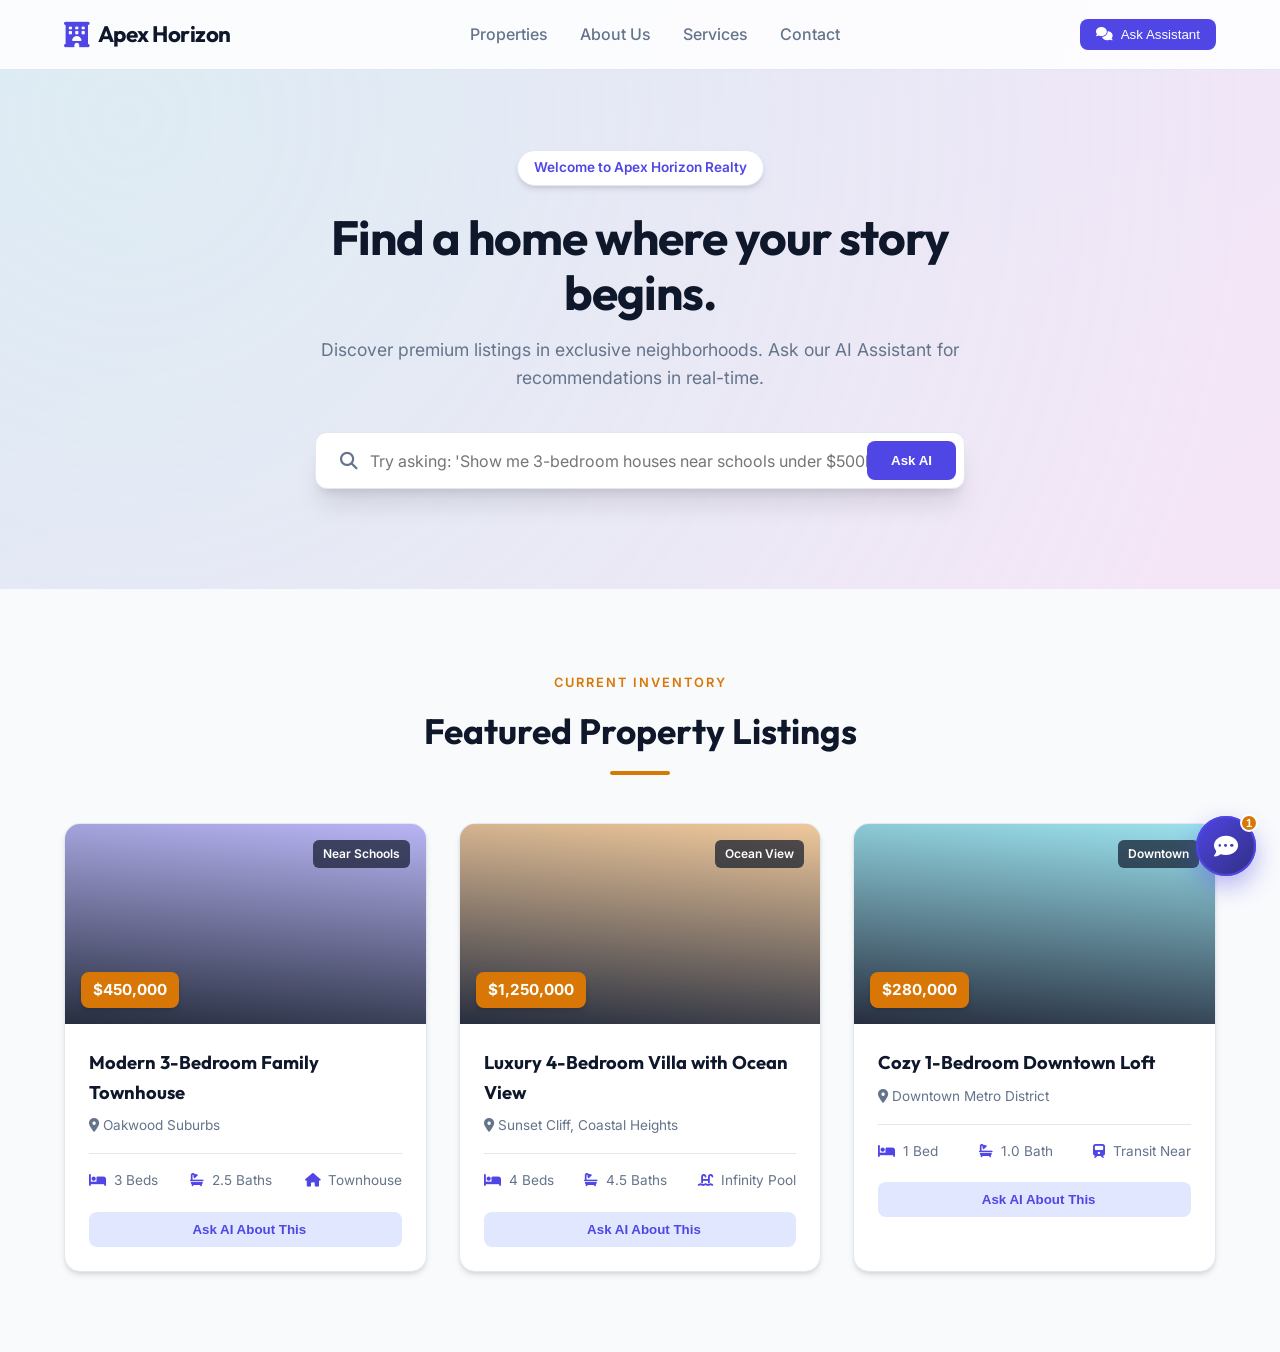
==== frontend/index.html @ 665d8b2d "Implement full-stack RAG real-estate chatbot using FastAPI, ChromaDB, and Gemini API" ====
<!DOCTYPE html>
<html lang="en">
<head>
    <meta charset="UTF-8">
    <meta name="viewport" content="width=device-width, initial-scale=1.0">
    <title>Apex Horizon Realty | Luxury & Modern Properties</title>
    <!-- Google Fonts for premium typography -->
    <link rel="preconnect" href="https://fonts.googleapis.com">
    <link rel="preconnect" href="https://fonts.gstatic.com" crossorigin>
    <link href="https://fonts.googleapis.com/css2?family=Inter:wght@300;400;500;600;700&family=Outfit:wght@400;500;600;700;800&display=swap" rel="stylesheet">
    <!-- FontAwesome for icons -->
    <link rel="stylesheet" href="https://cdnjs.cloudflare.com/ajax/libs/font-awesome/6.4.0/css/all.min.css">
    <!-- Custom Stylesheet -->
    <link rel="stylesheet" href="widget.css">
</head>
<body>

    <!-- 1. Header & Navigation -->
    <header class="navbar">
        <div class="nav-container">
            <a href="#" class="nav-logo">
                <i class="fa-solid fa-hotel logo-icon"></i>
                <span>Apex Horizon</span>
            </a>
            <nav class="nav-menu">
                <a href="#listings" class="nav-link">Properties</a>
                <a href="#about" class="nav-link">About Us</a>
                <a href="#services" class="nav-link">Services</a>
                <a href="#contact" class="nav-link">Contact</a>
            </nav>
            <button class="nav-cta" onclick="toggleChat(true)">
                <i class="fa-solid fa-comments"></i> Ask Assistant
            </button>
        </div>
    </header>

    <!-- 2. Hero Section -->
    <section class="hero-section">
        <div class="hero-overlay"></div>
        <div class="hero-content">
            <span class="hero-tag">Welcome to Apex Horizon Realty</span>
            <h1 class="hero-title">Find a home where your story begins.</h1>
            <p class="hero-subtitle">Discover premium listings in exclusive neighborhoods. Ask our AI Assistant for recommendations in real-time.</p>
            
            <!-- Hero Search bar - Integrated with AI Chatbot! -->
            <div class="search-bar-container">
                <div class="search-input-wrapper">
                    <i class="fa-solid fa-magnifying-glass search-icon"></i>
                    <input type="text" id="heroSearchInput" placeholder="Try asking: 'Show me 3-bedroom houses near schools under $500k'...">
                </div>
                <button class="search-btn" id="heroSearchBtn">Ask AI</button>
            </div>
        </div>
    </section>

    <!-- 3. Featured Property Listings -->
    <section class="listings-section" id="listings">
        <div class="section-header">
            <span class="section-tag">Current Inventory</span>
            <h2 class="section-title">Featured Property Listings</h2>
            <div class="accent-line"></div>
        </div>

        <div class="listings-grid">
            <!-- Property 1 -->
            <div class="property-card">
                <div class="property-image-placeholder prop-img-townhouse">
                    <span class="badge-price">$450,000</span>
                    <span class="badge-tag">Near Schools</span>
                </div>
                <div class="property-details">
                    <h3 class="property-title">Modern 3-Bedroom Family Townhouse</h3>
                    <p class="property-location"><i class="fa-solid fa-location-dot"></i> Oakwood Suburbs</p>
                    <div class="property-features">
                        <span><i class="fa-solid fa-bed"></i> 3 Beds</span>
                        <span><i class="fa-solid fa-bath"></i> 2.5 Baths</span>
                        <span><i class="fa-solid fa-house"></i> Townhouse</span>
                    </div>
                    <button class="card-btn" onclick="askAIChat('Tell me more about the Modern 3-Bedroom Family Townhouse in Oakwood Suburbs')">
                        <i class="fa-solid fa-sparkles"></i> Ask AI About This
                    </button>
                </div>
            </div>

            <!-- Property 2 -->
            <div class="property-card">
                <div class="property-image-placeholder prop-img-villa">
                    <span class="badge-price">$1,250,000</span>
                    <span class="badge-tag">Ocean View</span>
                </div>
                <div class="property-details">
                    <h3 class="property-title">Luxury 4-Bedroom Villa with Ocean View</h3>
                    <p class="property-location"><i class="fa-solid fa-location-dot"></i> Sunset Cliff, Coastal Heights</p>
                    <div class="property-features">
                        <span><i class="fa-solid fa-bed"></i> 4 Beds</span>
                        <span><i class="fa-solid fa-bath"></i> 4.5 Baths</span>
                        <span><i class="fa-solid fa-swimming-pool"></i> Infinity Pool</span>
                    </div>
                    <button class="card-btn" onclick="askAIChat('Can you describe the Luxury 4-Bedroom Villa with Ocean View?')">
                        <i class="fa-solid fa-sparkles"></i> Ask AI About This
                    </button>
                </div>
            </div>

            <!-- Property 3 -->
            <div class="property-card">
                <div class="property-image-placeholder prop-img-loft">
                    <span class="badge-price">$280,000</span>
                    <span class="badge-tag">Downtown</span>
                </div>
                <div class="property-details">
                    <h3 class="property-title">Cozy 1-Bedroom Downtown Loft</h3>
                    <p class="property-location"><i class="fa-solid fa-location-dot"></i> Downtown Metro District</p>
                    <div class="property-features">
                        <span><i class="fa-solid fa-bed"></i> 1 Bed</span>
                        <span><i class="fa-solid fa-bath"></i> 1.0 Bath</span>
                        <span><i class="fa-solid fa-train"></i> Transit Near</span>
                    </div>
                    <button class="card-btn" onclick="askAIChat('What features does the Cozy 1-Bedroom Downtown Loft have?')">
                        <i class="fa-solid fa-sparkles"></i> Ask AI About This
                    </button>
                </div>
            </div>
        </div>
    </section>

    <!-- 4. RAG Chatbot Widget Interface -->
    <!-- Floating Chat Trigger Button -->
    <button class="chat-trigger-btn" id="chatTrigger" onclick="toggleChat()">
        <span class="pulse-ring"></span>
        <i class="fa-solid fa-comment-dots text-icon"></i>
        <i class="fa-solid fa-xmark close-icon hidden"></i>
        <span class="notification-badge">1</span>
    </button>

    <!-- Chat Drawer Panel -->
    <div class="chat-drawer" id="chatDrawer">
        <!-- Chat Header -->
        <div class="chat-header">
            <div class="chat-agent-info">
                <div class="agent-avatar">
                    <i class="fa-solid fa-robot"></i>
                    <span class="status-dot online"></span>
                </div>
                <div class="agent-text">
                    <h4>Apex Horizon Concierge</h4>
                    <p>AI RAG Search Assistant</p>
                </div>
            </div>
            <button class="chat-close-btn" onclick="toggleChat(false)">
                <i class="fa-solid fa-minus"></i>
            </button>
        </div>

        <!-- Chat Output Messages Feed -->
        <div class="chat-messages" id="chatMessages">
            <div class="msg-bubble bot">
                <div class="message-content">
                    <p>Hello! I am your AI assistant. I can search our active property database and answer questions about locations, pricing, features, or buying rules. How can I help you find your dream home today?</p>
                </div>
                <span class="msg-timestamp">Just now</span>
            </div>
        </div>

        <!-- Suggestion Chips (Predefined Queries) -->
        <div class="suggestion-chips" id="suggestionChips">
            <button class="chip" onclick="askAIChat('Show me 3-bedroom family townhouses')">🏡 3-Bed Townhouse</button>
            <button class="chip" onclick="askAIChat('Do you have properties with pools or ocean views?')">🌊 Ocean View & Pool</button>
            <button class="chip" onclick="askAIChat('Are there any listings under $300,000?')">💰 Under $300k</button>
            <button class="chip" onclick="askAIChat('I want a quiet cottage with a large backyard')">🌳 Cottage with Yard</button>
        </div>

        <!-- Chat Input Form -->
        <div class="chat-input-area">
            <form id="chatForm" onsubmit="handleChatSubmit(event)">
                <input type="text" id="chatInputField" placeholder="Type a message..." autocomplete="off">
                <button type="submit" class="chat-send-btn" id="chatSendBtn">
                    <i class="fa-solid fa-paper-plane"></i>
                </button>
            </form>
        </div>
    </div>

    <!-- Custom Javascript Widget Logic -->
    <script src="widget.js"></script>
</body>
</html>
---- frontend/widget.css ----
/* --------------------------------------------------
   🎨 GLOBAL STYLES & VARIABLE TOKENS
   -------------------------------------------------- */
:root {
    /* Color Palette */
    --primary: #4f46e5;         /* Rich Indigo */
    --primary-hover: #3730a3;
    --primary-light: #e0e7ff;
    --accent: #d97706;          /* Warm Gold/Amber */
    --accent-hover: #b45309;
    --bg-light: #f8fafc;        /* Soft Slate white */
    --text-dark: #0f172a;       /* Deep Slate */
    --text-muted: #64748b;      /* Slate Grey */
    --border-color: #e2e8f0;    /* Light grey border */
    
    /* Dark Theme / Glassmorphism Tokens for Chatbot */
    --chat-bg: rgba(15, 23, 42, 0.88); /* Semi-transparent dark slate */
    --chat-border: rgba(255, 255, 255, 0.08);
    --chat-bubble-bot: rgba(30, 41, 59, 0.9);
    --chat-bubble-user: #4f46e5;
    
    /* Layout Tokens */
    --font-sans: 'Inter', sans-serif;
    --font-heading: 'Outfit', sans-serif;
    --transition: all 0.3s cubic-bezier(0.4, 0, 0.2, 1);
    --shadow-md: 0 4px 6px -1px rgb(0 0 0 / 0.1), 0 2px 4px -2px rgb(0 0 0 / 0.1);
    --shadow-xl: 0 20px 25px -5px rgb(0 0 0 / 0.1), 0 8px 10px -6px rgb(0 0 0 / 0.1);
    --shadow-glow: 0 0 15px rgba(79, 70, 229, 0.4);
}

* {
    margin: 0;
    padding: 0;
    box-box: border-box;
    box-sizing: border-box;
}

html {
    scroll-behavior: smooth;
}

body {
    font-family: var(--font-sans);
    background-color: var(--bg-light);
    color: var(--text-dark);
    line-height: 1.6;
    overflow-x: hidden;
}

h1, h2, h3, h4, .nav-logo {
    font-family: var(--font-heading);
    font-weight: 700;
}

/* --------------------------------------------------
   🏢 NAVBAR & HEADER
   -------------------------------------------------- */
.navbar {
    position: fixed;
    top: 0;
    left: 0;
    width: 100%;
    height: 70px;
    background: rgba(255, 255, 255, 0.85);
    backdrop-filter: blur(12px);
    border-bottom: 1px solid var(--border-color);
    z-index: 100;
    display: flex;
    align-items: center;
}

.nav-container {
    width: 100%;
    max-width: 1200px;
    margin: 0 auto;
    padding: 0 24px;
    display: flex;
    justify-content: space-between;
    align-items: center;
}

.nav-logo {
    font-size: 1.4rem;
    color: var(--text-dark);
    text-decoration: none;
    display: flex;
    align-items: center;
    gap: 8px;
    letter-spacing: -0.5px;
}

.logo-icon {
    color: var(--primary);
    font-size: 1.6rem;
}

.nav-menu {
    display: flex;
    gap: 32px;
}

.nav-link {
    text-decoration: none;
    color: var(--text-muted);
    font-weight: 500;
    transition: var(--transition);
}

.nav-link:hover {
    color: var(--primary);
}

.nav-cta {
    background-color: var(--primary);
    color: white;
    border: none;
    padding: 8px 16px;
    border-radius: 8px;
    font-weight: 500;
    cursor: pointer;
    display: flex;
    align-items: center;
    gap: 8px;
    transition: var(--transition);
}

.nav-cta:hover {
    background-color: var(--primary-hover);
    box-shadow: var(--shadow-glow);
}

/* --------------------------------------------------
   🌄 HERO SECTION
   -------------------------------------------------- */
.hero-section {
    position: relative;
    padding-top: 150px;
    padding-bottom: 100px;
    background: radial-gradient(circle at 10% 20%, rgba(216, 241, 230, 0.46) 0.1%, rgba(233, 226, 226, 0.28) 90.1%), linear-gradient(135deg, #e0e7ff 0%, #fae8ff 100%);
    text-align: center;
    display: flex;
    justify-content: center;
    align-items: center;
}

.hero-content {
    max-width: 800px;
    padding: 0 24px;
    z-index: 2;
}

.hero-tag {
    background-color: white;
    color: var(--primary);
    padding: 6px 16px;
    border-radius: 50px;
    font-size: 0.85rem;
    font-weight: 600;
    box-shadow: var(--shadow-md);
    display: inline-block;
    margin-bottom: 24px;
    border: 1px solid var(--primary-light);
}

.hero-title {
    font-size: 3rem;
    line-height: 1.15;
    color: var(--text-dark);
    margin-bottom: 16px;
    letter-spacing: -1px;
}

.hero-subtitle {
    font-size: 1.1rem;
    color: var(--text-muted);
    margin-bottom: 40px;
}

/* Hero Search Bar Integration */
.search-bar-container {
    background-color: white;
    padding: 8px;
    border-radius: 12px;
    box-shadow: var(--shadow-xl);
    display: flex;
    align-items: center;
    max-width: 650px;
    margin: 0 auto;
    border: 1px solid var(--border-color);
}

.search-input-wrapper {
    flex: 1;
    display: flex;
    align-items: center;
    padding-left: 16px;
    gap: 12px;
}

.search-icon {
    color: var(--text-muted);
    font-size: 1.1rem;
}

.search-bar-container input {
    width: 100%;
    border: none;
    outline: none;
    font-size: 1rem;
    color: var(--text-dark);
    font-family: var(--font-sans);
}

.search-btn {
    background-color: var(--primary);
    color: white;
    border: none;
    padding: 12px 24px;
    border-radius: 8px;
    font-weight: 600;
    cursor: pointer;
    transition: var(--transition);
}

.search-btn:hover {
    background-color: var(--primary-hover);
}

/* --------------------------------------------------
   🏷️ FEATURED PROPERTIES SECTION
   -------------------------------------------------- */
.listings-section {
    padding: 80px 24px;
    max-width: 1200px;
    margin: 0 auto;
}

.section-header {
    text-align: center;
    margin-bottom: 48px;
}

.section-tag {
    color: var(--accent);
    font-weight: 600;
    text-transform: uppercase;
    font-size: 0.8rem;
    letter-spacing: 2px;
}

.section-title {
    font-size: 2.2rem;
    color: var(--text-dark);
    margin-top: 8px;
    margin-bottom: 12px;
}

.accent-line {
    width: 60px;
    height: 4px;
    background-color: var(--accent);
    margin: 0 auto;
    border-radius: 10px;
}

.listings-grid {
    display: grid;
    grid-template-columns: repeat(auto-fit, minmax(320px, 1fr));
    gap: 32px;
}

.property-card {
    background-color: white;
    border-radius: 16px;
    overflow: hidden;
    box-shadow: var(--shadow-md);
    transition: var(--transition);
    border: 1px solid var(--border-color);
}

.property-card:hover {
    transform: translateY(-8px);
    box-shadow: var(--shadow-xl);
}

.property-image-placeholder {
    height: 200px;
    position: relative;
    display: flex;
    align-items: flex-end;
    padding: 16px;
}

/* Custom CSS Gradients for Placeholders */
.prop-img-townhouse {
    background: linear-gradient(185deg, rgba(79, 70, 229, 0.4), rgba(15, 23, 42, 0.9)), url('data:image/svg+xml;utf8,<svg xmlns="http://www.w3.org/2000/svg" width="100" height="100" viewBox="0 0 24 24" fill="none" stroke="white" stroke-width="1"><path d="M3 9l9-7 9 7v11a2 2 0 0 1-2 2H5a2 2 0 0 1-2-2z"></path><polyline points="9 22 9 12 15 12 15 22"></polyline></svg>') no-repeat center;
    background-size: cover;
}

.prop-img-villa {
    background: linear-gradient(185deg, rgba(217, 119, 6, 0.4), rgba(15, 23, 42, 0.9)), url('data:image/svg+xml;utf8,<svg xmlns="http://www.w3.org/2000/svg" width="100" height="100" viewBox="0 0 24 24" fill="none" stroke="white" stroke-width="1"><path d="M12 2L2 7l10 5 10-5-10-5zM2 17l10 5 10-5M2 12l10 5 10-5"></path></svg>') no-repeat center;
    background-size: cover;
}

.prop-img-loft {
    background: linear-gradient(185deg, rgba(6, 182, 212, 0.4), rgba(15, 23, 42, 0.9)), url('data:image/svg+xml;utf8,<svg xmlns="http://www.w3.org/2000/svg" width="100" height="100" viewBox="0 0 24 24" fill="none" stroke="white" stroke-width="1"><rect x="3" y="3" width="18" height="18" rx="2" ry="2"></rect><line x1="9" y1="3" x2="9" y2="21"></line></svg>') no-repeat center;
    background-size: cover;
}

.badge-price {
    background-color: var(--accent);
    color: white;
    font-weight: 700;
    padding: 6px 12px;
    border-radius: 8px;
    font-size: 0.95rem;
    box-shadow: var(--shadow-md);
}

.badge-tag {
    position: absolute;
    top: 16px;
    right: 16px;
    background-color: rgba(15, 23, 42, 0.7);
    backdrop-filter: blur(4px);
    color: white;
    padding: 4px 10px;
    border-radius: 6px;
    font-size: 0.75rem;
    font-weight: 600;
}

.property-details {
    padding: 24px;
}

.property-title {
    font-size: 1.15rem;
    color: var(--text-dark);
    margin-bottom: 8px;
}

.property-location {
    font-size: 0.85rem;
    color: var(--text-muted);
    margin-bottom: 16px;
}

.property-features {
    display: flex;
    justify-content: space-between;
    padding-top: 16px;
    border-top: 1px solid var(--border-color);
    margin-bottom: 20px;
    font-size: 0.85rem;
    color: var(--text-muted);
}

.property-features i {
    color: var(--primary);
    margin-right: 4px;
}

.card-btn {
    width: 100%;
    background-color: var(--primary-light);
    color: var(--primary);
    border: none;
    padding: 10px;
    border-radius: 8px;
    font-weight: 600;
    cursor: pointer;
    transition: var(--transition);
    display: flex;
    align-items: center;
    justify-content: center;
    gap: 8px;
}

.card-btn:hover {
    background-color: var(--primary);
    color: white;
}

/* --------------------------------------------------
   💬 RAG CHATBOT UI WIDGET
   -------------------------------------------------- */
/* Floating Toggle Button */
.chat-trigger-btn {
    position: fixed;
    bottom: 24px;
    right: 24px;
    width: 60px;
    height: 60px;
    border-radius: 50%;
    background: linear-gradient(135deg, var(--primary) 0%, #312e81 100%);
    color: white;
    border: none;
    cursor: pointer;
    box-shadow: 0 10px 25px rgba(79, 70, 229, 0.4);
    z-index: 999;
    display: flex;
    align-items: center;
    justify-content: center;
    font-size: 1.5rem;
    transition: transform 0.3s cubic-bezier(0.175, 0.885, 0.32, 1.275), box-shadow 0.3s, background 0.3s;
}

.chat-trigger-btn:hover {
    transform: scale(1.1);
    box-shadow: 0 15px 30px rgba(79, 70, 229, 0.6);
}

.chat-trigger-btn .close-icon {
    font-size: 1.4rem;
}

.hidden {
    display: none !important;
}

/* Notification pulse ring */
.pulse-ring {
    position: absolute;
    top: 0;
    left: 0;
    width: 100%;
    height: 100%;
    border-radius: 50%;
    border: 2px solid var(--primary);
    animation: pulse 2.5s infinite;
    pointer-events: none;
}

@keyframes pulse {
    0% { transform: scale(1); opacity: 1; }
    50% { opacity: 0.4; }
    100% { transform: scale(1.4); opacity: 0; }
}

.notification-badge {
    position: absolute;
    top: -2px;
    right: -2px;
    background-color: var(--accent);
    color: white;
    font-size: 0.7rem;
    font-weight: 700;
    width: 18px;
    height: 18px;
    border-radius: 50%;
    display: flex;
    align-items: center;
    justify-content: center;
    border: 2px solid white;
}

/* Chat Drawer Box */
.chat-drawer {
    position: fixed;
    bottom: 100px;
    right: 24px;
    width: 400px;
    height: 600px;
    background: var(--chat-bg);
    backdrop-filter: blur(16px);
    -webkit-backdrop-filter: blur(16px);
    border: 1px solid var(--chat-border);
    border-radius: 20px;
    box-shadow: var(--shadow-xl), 0 0 30px rgba(0, 0, 0, 0.2);
    z-index: 998;
    display: flex;
    flex-direction: column;
    overflow: hidden;
    transform: translateY(30px) scale(0.95);
    opacity: 0;
    pointer-events: none;
    transition: transform 0.3s cubic-bezier(0.34, 1.56, 0.64, 1), opacity 0.3s;
}

.chat-drawer.open {
    transform: translateY(0) scale(1);
    opacity: 1;
    pointer-events: all;
}

/* Chat Header */
.chat-header {
    background: rgba(30, 41, 59, 0.7);
    padding: 16px 20px;
    border-bottom: 1px solid var(--chat-border);
    display: flex;
    justify-content: space-between;
    align-items: center;
}

.chat-agent-info {
    display: flex;
    align-items: center;
    gap: 12px;
}

.agent-avatar {
    width: 40px;
    height: 40px;
    background: linear-gradient(135deg, var(--primary) 0%, #1e1b4b 100%);
    border-radius: 50%;
    display: flex;
    align-items: center;
    justify-content: center;
    color: white;
    font-size: 1.1rem;
    position: relative;
    border: 1px solid rgba(255, 255, 255, 0.1);
}

.status-dot {
    position: absolute;
    bottom: 0;
    right: 0;
    width: 10px;
    height: 10px;
    border-radius: 50%;
    border: 2px solid var(--chat-bg);
}

.status-dot.online {
    background-color: #10b981; /* Emerald Green */
}

.agent-text h4 {
    color: white;
    font-size: 0.95rem;
    font-weight: 600;
}

.agent-text p {
    color: rgba(255, 255, 255, 0.5);
    font-size: 0.75rem;
}

.chat-close-btn {
    background: none;
    border: none;
    color: rgba(255, 255, 255, 0.6);
    font-size: 1rem;
    cursor: pointer;
    width: 32px;
    height: 32px;
    border-radius: 50%;
    display: flex;
    align-items: center;
    justify-content: center;
    transition: var(--transition);
}

.chat-close-btn:hover {
    background: rgba(255, 255, 255, 0.05);
    color: white;
}

/* Chat Messages Feed */
.chat-messages {
    flex: 1;
    padding: 20px;
    overflow-y: auto;
    display: flex;
    flex-direction: column;
    gap: 16px;
    scroll-behavior: smooth;
}

/* Custom Scrollbar for Chat Box */
.chat-messages::-webkit-scrollbar {
    width: 6px;
}
.chat-messages::-webkit-scrollbar-track {
    background: transparent;
}
.chat-messages::-webkit-scrollbar-thumb {
    background: rgba(255, 255, 255, 0.1);
    border-radius: 10px;
}

.msg-bubble {
    max-width: 85%;
    display: flex;
    flex-direction: column;
    gap: 4px;
    animation: bubbleIn 0.25s cubic-bezier(0.4, 0, 0.2, 1);
}

@keyframes bubbleIn {
    from { transform: translateY(10px) scale(0.96); opacity: 0; }
    to { transform: translateY(0) scale(1); opacity: 1; }
}

.msg-bubble.bot {
    align-self: flex-start;
}

.msg-bubble.user {
    align-self: flex-end;
}

.message-content {
    padding: 12px 16px;
    border-radius: 16px;
    font-size: 0.9rem;
    line-height: 1.4;
    word-break: break-word;
}

.msg-bubble.bot .message-content {
    background-color: var(--chat-bubble-bot);
    color: #e2e8f0;
    border-bottom-left-radius: 4px;
    border: 1px solid rgba(255, 255, 255, 0.04);
}

.msg-bubble.user .message-content {
    background-color: var(--chat-bubble-user);
    color: white;
    border-bottom-right-radius: 4px;
}

.msg-timestamp {
    font-size: 0.7rem;
    color: rgba(255, 255, 255, 0.35);
    padding: 0 4px;
}

.msg-bubble.user .msg-timestamp {
    align-self: flex-end;
}

/* Citation property badges inside text */
.prop-badge {
    background-color: rgba(217, 119, 6, 0.2);
    border: 1px solid rgba(217, 119, 6, 0.4);
    color: #f59e0b;
    padding: 2px 6px;
    border-radius: 6px;
    font-weight: 600;
    font-size: 0.8rem;
    cursor: pointer;
    display: inline-flex;
    align-items: center;
    gap: 4px;
    margin: 0 2px;
    transition: var(--transition);
}
.prop-badge:hover {
    background-color: var(--accent);
    color: white;
}

/* 🏢 Horizontal Citation Cards Area inside Bot responses */
.citation-container {
    width: 100%;
    margin-top: 8px;
    display: flex;
    flex-direction: column;
    gap: 6px;
    animation: bubbleIn 0.3s ease;
}

.citation-title-text {
    font-size: 0.75rem;
    color: var(--accent);
    font-weight: 600;
    text-transform: uppercase;
    letter-spacing: 0.5px;
    padding: 0 4px;
}

.citation-row {
    display: flex;
    gap: 12px;
    overflow-x: auto;
    padding: 4px 4px 10px 4px;
    width: 100%;
}

.citation-row::-webkit-scrollbar {
    height: 4px;
}
.citation-row::-webkit-scrollbar-thumb {
    background: rgba(255, 255, 255, 0.15);
    border-radius: 10px;
}

.mini-prop-card {
    min-width: 200px;
    max-width: 200px;
    background: rgba(30, 41, 59, 0.95);
    border: 1px solid rgba(255, 255, 255, 0.08);
    border-radius: 10px;
    padding: 10px;
    display: flex;
    flex-direction: column;
    gap: 4px;
    cursor: pointer;
    transition: var(--transition);
}

.mini-prop-card:hover {
    border-color: var(--primary);
    transform: translateY(-2px);
}

.mini-prop-title {
    font-size: 0.8rem;
    color: white;
    white-space: nowrap;
    overflow: hidden;
    text-overflow: ellipsis;
    font-weight: 500;
}

.mini-prop-price {
    font-size: 0.85rem;
    font-weight: 700;
    color: var(--accent);
}

.mini-prop-meta {
    font-size: 0.7rem;
    color: rgba(255, 255, 255, 0.5);
    display: flex;
    justify-content: space-between;
}

/* Suggestion Chips Panel */
.suggestion-chips {
    padding: 10px 16px;
    display: flex;
    gap: 8px;
    overflow-x: auto;
    border-top: 1px solid var(--chat-border);
    background: rgba(15, 23, 42, 0.4);
}

.suggestion-chips::-webkit-scrollbar {
    height: 0px; /* Hide scrollbar but allow swipe */
}

.chip {
    background: rgba(255, 255, 255, 0.05);
    color: rgba(255, 255, 255, 0.7);
    border: 1px solid rgba(255, 255, 255, 0.1);
    padding: 6px 12px;
    border-radius: 50px;
    font-size: 0.75rem;
    white-space: nowrap;
    cursor: pointer;
    transition: var(--transition);
}

.chip:hover {
    background: rgba(79, 70, 229, 0.2);
    border-color: var(--primary);
    color: white;
}

/* Chat Input Footer Area */
.chat-input-area {
    padding: 16px 20px;
    border-top: 1px solid var(--chat-border);
    background: rgba(30, 41, 59, 0.5);
}

.chat-input-area form {
    display: flex;
    gap: 10px;
    align-items: center;
}

.chat-input-area input {
    flex: 1;
    background: rgba(15, 23, 42, 0.6);
    border: 1px solid var(--chat-border);
    border-radius: 10px;
    padding: 10px 16px;
    color: white;
    font-size: 0.9rem;
    outline: none;
    transition: var(--transition);
}

.chat-input-area input:focus {
    border-color: var(--primary);
    box-shadow: 0 0 10px rgba(79, 70, 229, 0.25);
}

.chat-send-btn {
    width: 40px;
    height: 40px;
    border-radius: 10px;
    background-color: var(--primary);
    color: white;
    border: none;
    cursor: pointer;
    display: flex;
    align-items: center;
    justify-content: center;
    font-size: 1rem;
    transition: var(--transition);
}

.chat-send-btn:hover {
    background-color: var(--primary-hover);
    transform: scale(1.05);
}

/* Bouncing Dots Typing Indicator */
.typing-indicator {
    display: flex;
    align-items: center;
    gap: 4px;
    padding: 4px 8px;
}

.typing-dot {
    width: 6px;
    height: 6px;
    background-color: rgba(255, 255, 255, 0.5);
    border-radius: 50%;
    animation: typingBounce 1.4s infinite ease-in-out both;
}

.typing-dot:nth-child(1) { animation-delay: -0.32s; }
.typing-dot:nth-child(2) { animation-delay: -0.16s; }

@keyframes typingBounce {
    0%, 80%, 100% { transform: scale(0); }
    40% { transform: scale(1.0); }
}

/* --------------------------------------------------
   📱 RESPONSIVE MEDIA QUERIES
   -------------------------------------------------- */
@media (max-width: 768px) {
    .nav-menu {
        display: none;
    }
    .hero-title {
        font-size: 2.2rem;
    }
    .search-bar-container {
        flex-direction: column;
        padding: 12px;
        gap: 12px;
    }
    .search-input-wrapper {
        width: 100%;
        padding-left: 8px;
    }
    .search-btn {
        width: 100%;
    }
    .chat-drawer {
        width: calc(100% - 32px);
        height: calc(100% - 100px);
        bottom: 80px;
        right: 16px;
    }
}
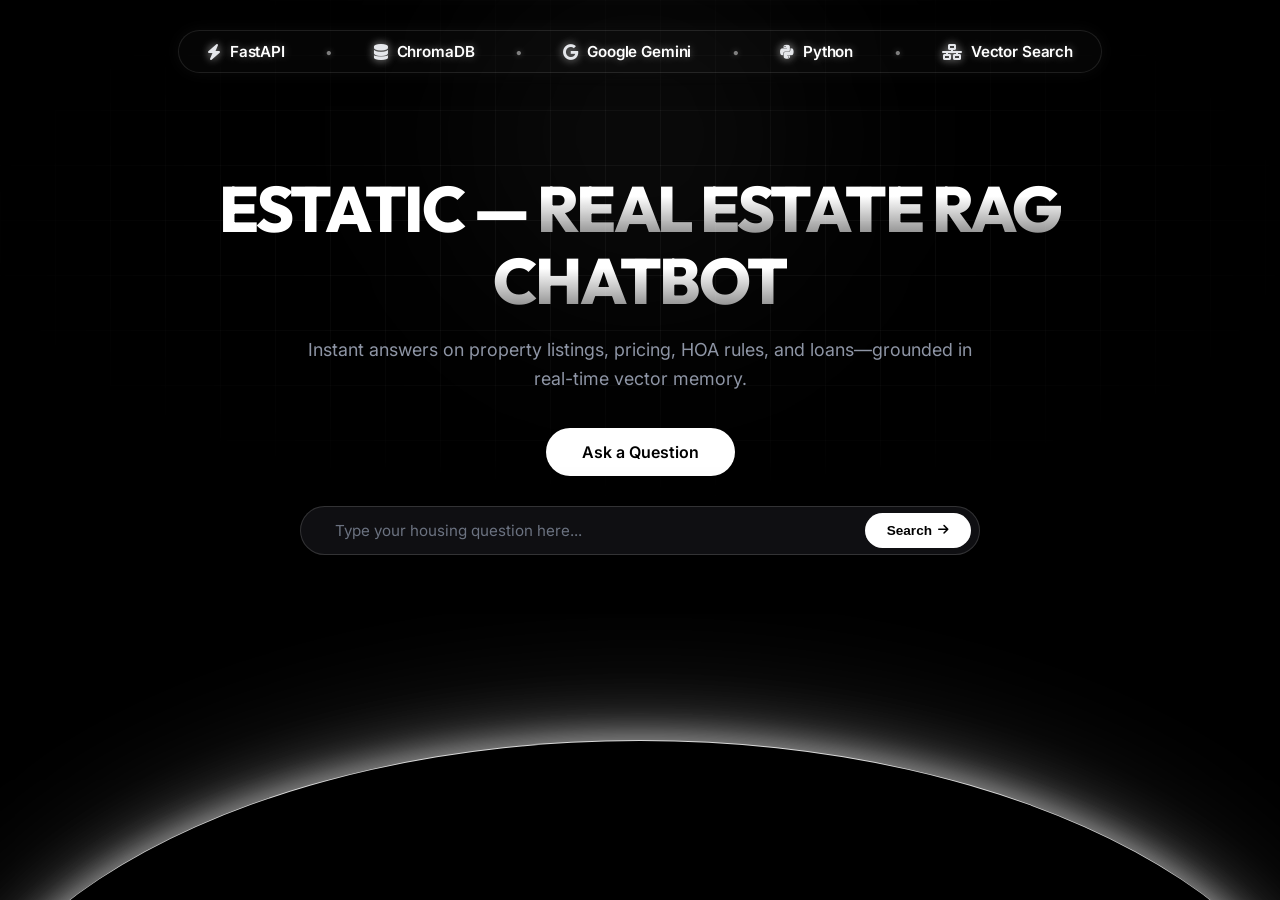
==== commit a9ada15c: "docs" ====
--- a/frontend/index.html
+++ b/frontend/index.html
@@ -3,185 +3,537 @@
 <head>
     <meta charset="UTF-8">
     <meta name="viewport" content="width=device-width, initial-scale=1.0">
-    <title>Apex Horizon Realty | Luxury & Modern Properties</title>
-    <!-- Google Fonts for premium typography -->
+    <title>Estatic — Real Estate RAG Chatbot</title>
+    <!-- Modern Google Fonts: Outfit (Headings/Logo) & Inter (Body) -->
     <link rel="preconnect" href="https://fonts.googleapis.com">
     <link rel="preconnect" href="https://fonts.gstatic.com" crossorigin>
-    <link href="https://fonts.googleapis.com/css2?family=Inter:wght@300;400;500;600;700&family=Outfit:wght@400;500;600;700;800&display=swap" rel="stylesheet">
-    <!-- FontAwesome for icons -->
-    <link rel="stylesheet" href="https://cdnjs.cloudflare.com/ajax/libs/font-awesome/6.4.0/css/all.min.css">
-    <!-- Custom Stylesheet -->
-    <link rel="stylesheet" href="widget.css">
+    <link href="https://fonts.googleapis.com/css2?family=Outfit:wght@600;700;800;900&family=Inter:wght@400;500;600;700;800&family=JetBrains+Mono:wght@400;500&display=swap" rel="stylesheet">
+    <link rel="stylesheet" href="https://cdnjs.cloudflare.com/ajax/libs/font-awesome/6.5.1/css/all.min.css">
+    <style>
+        :root {
+            --bg-black: #000000;
+            --text-white: #ffffff;
+            --text-muted: #8e95a5;
+            --pill-border: rgba(255, 255, 255, 0.16);
+            --brand-font: 'Outfit', sans-serif;
+            --body-font: 'Inter', -apple-system, BlinkMacSystemFont, sans-serif;
+            --code-font: 'JetBrains Mono', monospace;
+        }
+
+        * {
+            box-sizing: border-box;
+            margin: 0;
+            padding: 0;
+        }
+
+        body {
+            background-color: var(--bg-black);
+            color: var(--text-white);
+            font-family: var(--body-font);
+            min-height: 100vh;
+            overflow-x: hidden;
+            position: relative;
+            display: flex;
+            flex-direction: column;
+            align-items: center;
+        }
+
+        /* Perspective Grid Background */
+        .grid-background {
+            position: absolute;
+            top: 0;
+            left: 50%;
+            transform: translateX(-50%);
+            width: 100%;
+            max-width: 1300px;
+            height: 650px;
+            background-image: 
+                linear-gradient(to right, rgba(255, 255, 255, 0.045) 1px, transparent 1px),
+                linear-gradient(to bottom, rgba(255, 255, 255, 0.045) 1px, transparent 1px);
+            background-size: 55px 55px;
+            mask-image: radial-gradient(ellipse 65% 55% at 50% 35%, black 25%, transparent 80%);
+            -webkit-mask-image: radial-gradient(ellipse 65% 55% at 50% 35%, black 25%, transparent 80%);
+            pointer-events: none;
+            z-index: 1;
+        }
+
+        /* Ambient spotlight */
+        .ambient-spotlight {
+            position: absolute;
+            top: 15%;
+            left: 50%;
+            transform: translate(-50%, -50%);
+            width: 600px;
+            height: 450px;
+            background: radial-gradient(circle, rgba(255, 255, 255, 0.06) 0%, transparent 70%);
+            filter: blur(80px);
+            pointer-events: none;
+            z-index: 1;
+        }
+
+        /* Main Page Layout Container */
+        .page-container {
+            width: 100%;
+            max-width: 1320px;
+            padding: 16px 24px 140px;
+            position: relative;
+            z-index: 2;
+            display: flex;
+            flex-direction: column;
+            align-items: center;
+        }
+
+        /* Top Tech Stack Bar: 75% Width, Centered (12.5% on left and right) */
+        .top-tech-bar {
+            width: 75%;
+            margin: 14px auto 30px;
+            display: flex;
+            align-items: center;
+            justify-content: space-between;
+            padding: 11px 28px;
+            background: rgba(255, 255, 255, 0.02);
+            border: 1px solid rgba(255, 255, 255, 0.1);
+            border-radius: 9999px;
+            box-shadow: 
+                0 0 16px rgba(255, 255, 255, 0.04),
+                0 4px 25px rgba(0, 0, 0, 0.5);
+        }
+
+        .tech-item {
+            display: flex;
+            align-items: center;
+            gap: 8px;
+            font-size: 0.88rem;
+            font-weight: 500;
+            color: #e5e7eb;
+            letter-spacing: -0.01em;
+            text-shadow: 0 0 8px rgba(255, 255, 255, 0.35);
+            transition: all 0.2s;
+        }
+
+        .tech-item:hover {
+            color: #ffffff;
+            text-shadow: 0 0 12px rgba(255, 255, 255, 0.6);
+        }
+
+        .tech-item i {
+            font-size: 0.92rem;
+            color: #e5e7eb;
+            filter: drop-shadow(0 0 5px rgba(255, 255, 255, 0.3));
+        }
+
+        .tech-separator {
+            color: rgba(255, 255, 255, 0.45);
+            font-size: 0.85rem;
+            text-shadow: 0 0 6px rgba(255, 255, 255, 0.3);
+        }
+
+        /* Hero Content: Pushed down comfortably */
+        .hero-section {
+            display: flex;
+            flex-direction: column;
+            align-items: center;
+            text-align: center;
+            max-width: 980px;
+            width: 100%;
+            margin-top: 70px;
+        }
+
+        /* Top Pill Badge */
+        .hero-pill {
+            display: inline-flex;
+            align-items: center;
+            gap: 9px;
+            background: rgba(255, 255, 255, 0.03);
+            border: 1px solid var(--pill-border);
+            padding: 6px 20px;
+            border-radius: 9999px;
+            font-size: 0.82rem;
+            font-weight: 500;
+            color: #e5e7eb;
+            margin-bottom: 26px;
+            letter-spacing: -0.01em;
+        }
+
+        .pill-dot {
+            width: 6px;
+            height: 6px;
+            background-color: #10b981;
+            border-radius: 50%;
+            box-shadow: 0 0 8px #10b981;
+        }
+
+        /* Main Headline */
+        .hero-headline {
+            font-family: var(--brand-font);
+            font-size: 4rem;
+            font-weight: 800;
+            letter-spacing: -0.035em;
+            line-height: 1.12;
+            margin-bottom: 20px;
+            color: #ffffff;
+            text-transform: uppercase;
+        }
+
+        .headline-gradient {
+            background: linear-gradient(180deg, #ffffff 35%, rgba(255, 255, 255, 0.4) 100%);
+            -webkit-background-clip: text;
+            -webkit-text-fill-color: transparent;
+        }
+
+        /* Subtitle */
+        .hero-subtitle {
+            font-size: 1.12rem;
+            color: var(--text-muted);
+            max-width: 680px;
+            line-height: 1.6;
+            margin-bottom: 34px;
+            font-weight: 400;
+        }
+
+        /* Centered Single Action Button: "Ask a Question" */
+        .cta-group {
+            display: flex;
+            justify-content: center;
+            align-items: center;
+            margin-bottom: 30px;
+        }
+
+        .btn-launch {
+            background-color: #ffffff;
+            color: #000000;
+            font-family: var(--body-font);
+            font-weight: 600;
+            font-size: 1rem;
+            padding: 14px 36px;
+            border-radius: 9999px;
+            border: none;
+            cursor: pointer;
+            text-decoration: none;
+            transition: opacity 0.2s, transform 0.15s;
+        }
+
+        .btn-launch:hover {
+            opacity: 0.92;
+            transform: scale(1.02);
+        }
+
+        /* Search input bar */
+        .search-console {
+            width: 100%;
+            max-width: 680px;
+            background: rgba(18, 18, 22, 0.85);
+            border: 1px solid rgba(255, 255, 255, 0.15);
+            border-radius: 9999px;
+            padding: 6px 8px 6px 22px;
+            display: flex;
+            align-items: center;
+            gap: 12px;
+            box-shadow: 0 10px 40px rgba(0, 0, 0, 0.7);
+            margin-bottom: 44px;
+            transition: border-color 0.2s, box-shadow 0.2s;
+        }
+
+        .search-console:focus-within {
+            border-color: rgba(255, 255, 255, 0.4);
+            box-shadow: 0 0 30px rgba(255, 255, 255, 0.1);
+        }
+
+        .search-input {
+            flex: 1;
+            background: transparent;
+            border: none;
+            outline: none;
+            color: #ffffff;
+            font-size: 0.95rem;
+            font-family: var(--body-font);
+        }
+
+        .search-input::placeholder {
+            color: #6b7280;
+        }
+
+        .search-submit-btn {
+            background: #ffffff;
+            color: #000000;
+            border: none;
+            border-radius: 9999px;
+            padding: 10px 22px;
+            font-weight: 600;
+            font-size: 0.85rem;
+            cursor: pointer;
+            display: flex;
+            align-items: center;
+            gap: 6px;
+            transition: opacity 0.15s;
+        }
+
+        .search-submit-btn:hover {
+            opacity: 0.9;
+        }
+
+        .search-submit-btn:disabled {
+            opacity: 0.4;
+            cursor: not-allowed;
+        }
+
+        /* Result Container */
+        .response-container {
+            width: 100%;
+            max-width: 820px;
+            display: none;
+            background: rgba(14, 14, 18, 0.9);
+            border: 1px solid rgba(255, 255, 255, 0.12);
+            border-radius: 20px;
+            padding: 24px;
+            text-align: left;
+            margin-bottom: 50px;
+            box-shadow: 0 15px 50px rgba(0, 0, 0, 0.8);
+        }
+
+        .response-header {
+            display: flex;
+            justify-content: space-between;
+            align-items: center;
+            padding-bottom: 12px;
+            margin-bottom: 16px;
+            border-bottom: 1px solid rgba(255, 255, 255, 0.08);
+            font-size: 0.85rem;
+            color: #9ca3af;
+        }
+
+        .response-text {
+            font-size: 1rem;
+            line-height: 1.7;
+            color: #e5e7eb;
+            white-space: pre-wrap;
+            margin-bottom: 20px;
+        }
+
+        .chunks-title {
+            font-size: 0.78rem;
+            font-weight: 700;
+            text-transform: uppercase;
+            letter-spacing: 0.05em;
+            color: #9ca3af;
+            margin-bottom: 10px;
+        }
+
+        .chunk-box {
+            background: rgba(0, 0, 0, 0.6);
+            border: 1px solid rgba(255, 255, 255, 0.08);
+            border-radius: 8px;
+            padding: 10px 14px;
+            font-size: 0.78rem;
+            font-family: var(--code-font);
+            color: #cbd5e1;
+            margin-bottom: 8px;
+            white-space: pre-wrap;
+        }
+
+        .chunk-box.prop { border-left: 3px solid #a855f7; }
+        .chunk-box.kb { border-left: 3px solid #10b981; }
+
+        /* Subtle Tech Stack Row (Matches the original Sisyphus / Layers aesthetic) */
+        .tech-logos {
+            display: flex;
+            align-items: center;
+            justify-content: center;
+            gap: 48px;
+            flex-wrap: wrap;
+            opacity: 0.38;
+            transition: opacity 0.3s;
+        }
+
+        .tech-logos:hover {
+            opacity: 0.75;
+        }
+
+        .tech-item {
+            display: flex;
+            align-items: center;
+            gap: 9px;
+            font-size: 0.95rem;
+            font-weight: 600;
+            color: #ffffff;
+            letter-spacing: -0.01em;
+        }
+
+        .tech-item i {
+            font-size: 1rem;
+        }
+
+        /* Bottom Glowing Planet Horizon Arc */
+        .bottom-planet-arc {
+            position: fixed;
+            bottom: -220px;
+            left: 50%;
+            transform: translateX(-50%);
+            width: 1400px;
+            height: 380px;
+            border-radius: 50% / 100% 100% 0 0;
+            background: #000000;
+            box-shadow: 
+                0 -4px 30px rgba(255, 255, 255, 0.45),
+                0 -12px 60px rgba(255, 255, 255, 0.25),
+                0 -35px 120px rgba(255, 255, 255, 0.12);
+            border-top: 1.5px solid rgba(255, 255, 255, 0.85);
+            pointer-events: none;
+            z-index: 1;
+        }
+
+        @media (max-width: 768px) {
+            .hero-headline {
+                font-size: 2.4rem;
+            }
+            .tech-logos {
+                gap: 24px;
+            }
+        }
+    </style>
 </head>
 <body>
-
-    <!-- 1. Header & Navigation -->
-    <header class="navbar">
-        <div class="nav-container">
-            <a href="#" class="nav-logo">
-                <i class="fa-solid fa-hotel logo-icon"></i>
-                <span>Apex Horizon</span>
-            </a>
-            <nav class="nav-menu">
-                <a href="#listings" class="nav-link">Properties</a>
-                <a href="#about" class="nav-link">About Us</a>
-                <a href="#services" class="nav-link">Services</a>
-                <a href="#contact" class="nav-link">Contact</a>
-            </nav>
-            <button class="nav-cta" onclick="toggleChat(true)">
-                <i class="fa-solid fa-comments"></i> Ask Assistant
-            </button>
+    <!-- Subtle Grid Background & Ambient Lighting -->
+    <div class="grid-background"></div>
+    <div class="ambient-spotlight"></div>
+
+    <div class="page-container">
+        <!-- Top Tech Stack Bar: Spans 75% centered with 12.5% margin on both sides -->
+        <div class="top-tech-bar">
+            <div class="tech-item"><i class="fa-solid fa-bolt"></i> <span>FastAPI</span></div>
+            <span class="tech-separator">•</span>
+            <div class="tech-item"><i class="fa-solid fa-database"></i> <span>ChromaDB</span></div>
+            <span class="tech-separator">•</span>
+            <div class="tech-item"><i class="fa-brands fa-google"></i> <span>Google Gemini</span></div>
+            <span class="tech-separator">•</span>
+            <div class="tech-item"><i class="fa-brands fa-python"></i> <span>Python</span></div>
+            <span class="tech-separator">•</span>
+            <div class="tech-item"><i class="fa-solid fa-network-wired"></i> <span>Vector Search</span></div>
         </div>
-    </header>
-
-    <!-- 2. Hero Section -->
-    <section class="hero-section">
-        <div class="hero-overlay"></div>
-        <div class="hero-content">
-            <span class="hero-tag">Welcome to Apex Horizon Realty</span>
-            <h1 class="hero-title">Find a home where your story begins.</h1>
-            <p class="hero-subtitle">Discover premium listings in exclusive neighborhoods. Ask our AI Assistant for recommendations in real-time.</p>
-            
-            <!-- Hero Search bar - Integrated with AI Chatbot! -->
-            <div class="search-bar-container">
-                <div class="search-input-wrapper">
-                    <i class="fa-solid fa-magnifying-glass search-icon"></i>
-                    <input type="text" id="heroSearchInput" placeholder="Try asking: 'Show me 3-bedroom houses near schools under $500k'...">
+
+        <!-- Main Hero -->
+        <section class="hero-section">
+            <!-- Headline: ESTATIC - REAL ESTATE RAG CHATBOT -->
+            <h1 class="hero-headline">
+                Estatic — <span class="headline-gradient">Real Estate RAG Chatbot</span>
+            </h1>
+
+            <!-- Subtitle: Balances visual weight -->
+            <p class="hero-subtitle">
+                Instant answers on property listings, pricing, HOA rules, and loans—grounded in real-time vector memory.
+            </p>
+
+            <!-- Centered Action Button: Ask a Question -->
+            <div class="cta-group">
+                <button class="btn-launch" onclick="focusSearch()">Ask a Question</button>
+            </div>
+
+            <!-- Integrated Search Console -->
+            <div class="search-console">
+                <i class="fa-solid fa-sparkles" style="color: #6b7280; font-size: 0.9rem;"></i>
+                <input type="text" id="ragQueryInput" class="search-input" placeholder="Type your housing question here..." autocomplete="off">
+                <button class="search-submit-btn" id="submitQueryBtn" onclick="executeRAG()">
+                    <span id="btnText">Search</span>
+                    <i class="fa-solid fa-arrow-right" style="font-size: 0.75rem;"></i>
+                </button>
+            </div>
+
+            <!-- Expandable Response Container -->
+            <div class="response-container" id="responseBox">
+                <div class="response-header">
+                    <span><i class="fa-solid fa-robot" style="margin-right: 6px;"></i> Response</span>
+                    <span id="latencyTag">Gemini-2.5-Flash</span>
                 </div>
-                <button class="search-btn" id="heroSearchBtn">Ask AI</button>
+                <div class="response-text" id="answerDisplay"></div>
+                
+                <div class="chunks-title"><i class="fa-solid fa-database" style="margin-right: 6px;"></i> Retrieved Context Chunks</div>
+                <div id="chunksDisplay"></div>
             </div>
-        </div>
-    </section>
-
-    <!-- 3. Featured Property Listings -->
-    <section class="listings-section" id="listings">
-        <div class="section-header">
-            <span class="section-tag">Current Inventory</span>
-            <h2 class="section-title">Featured Property Listings</h2>
-            <div class="accent-line"></div>
-        </div>
-
-        <div class="listings-grid">
-            <!-- Property 1 -->
-            <div class="property-card">
-                <div class="property-image-placeholder prop-img-townhouse">
-                    <span class="badge-price">$450,000</span>
-                    <span class="badge-tag">Near Schools</span>
-                </div>
-                <div class="property-details">
-                    <h3 class="property-title">Modern 3-Bedroom Family Townhouse</h3>
-                    <p class="property-location"><i class="fa-solid fa-location-dot"></i> Oakwood Suburbs</p>
-                    <div class="property-features">
-                        <span><i class="fa-solid fa-bed"></i> 3 Beds</span>
-                        <span><i class="fa-solid fa-bath"></i> 2.5 Baths</span>
-                        <span><i class="fa-solid fa-house"></i> Townhouse</span>
-                    </div>
-                    <button class="card-btn" onclick="askAIChat('Tell me more about the Modern 3-Bedroom Family Townhouse in Oakwood Suburbs')">
-                        <i class="fa-solid fa-sparkles"></i> Ask AI About This
-                    </button>
-                </div>
-            </div>
-
-            <!-- Property 2 -->
-            <div class="property-card">
-                <div class="property-image-placeholder prop-img-villa">
-                    <span class="badge-price">$1,250,000</span>
-                    <span class="badge-tag">Ocean View</span>
-                </div>
-                <div class="property-details">
-                    <h3 class="property-title">Luxury 4-Bedroom Villa with Ocean View</h3>
-                    <p class="property-location"><i class="fa-solid fa-location-dot"></i> Sunset Cliff, Coastal Heights</p>
-                    <div class="property-features">
-                        <span><i class="fa-solid fa-bed"></i> 4 Beds</span>
-                        <span><i class="fa-solid fa-bath"></i> 4.5 Baths</span>
-                        <span><i class="fa-solid fa-swimming-pool"></i> Infinity Pool</span>
-                    </div>
-                    <button class="card-btn" onclick="askAIChat('Can you describe the Luxury 4-Bedroom Villa with Ocean View?')">
-                        <i class="fa-solid fa-sparkles"></i> Ask AI About This
-                    </button>
-                </div>
-            </div>
-
-            <!-- Property 3 -->
-            <div class="property-card">
-                <div class="property-image-placeholder prop-img-loft">
-                    <span class="badge-price">$280,000</span>
-                    <span class="badge-tag">Downtown</span>
-                </div>
-                <div class="property-details">
-                    <h3 class="property-title">Cozy 1-Bedroom Downtown Loft</h3>
-                    <p class="property-location"><i class="fa-solid fa-location-dot"></i> Downtown Metro District</p>
-                    <div class="property-features">
-                        <span><i class="fa-solid fa-bed"></i> 1 Bed</span>
-                        <span><i class="fa-solid fa-bath"></i> 1.0 Bath</span>
-                        <span><i class="fa-solid fa-train"></i> Transit Near</span>
-                    </div>
-                    <button class="card-btn" onclick="askAIChat('What features does the Cozy 1-Bedroom Downtown Loft have?')">
-                        <i class="fa-solid fa-sparkles"></i> Ask AI About This
-                    </button>
-                </div>
-            </div>
-        </div>
-    </section>
-
-    <!-- 4. RAG Chatbot Widget Interface -->
-    <!-- Floating Chat Trigger Button -->
-    <button class="chat-trigger-btn" id="chatTrigger" onclick="toggleChat()">
-        <span class="pulse-ring"></span>
-        <i class="fa-solid fa-comment-dots text-icon"></i>
-        <i class="fa-solid fa-xmark close-icon hidden"></i>
-        <span class="notification-badge">1</span>
-    </button>
-
-    <!-- Chat Drawer Panel -->
-    <div class="chat-drawer" id="chatDrawer">
-        <!-- Chat Header -->
-        <div class="chat-header">
-            <div class="chat-agent-info">
-                <div class="agent-avatar">
-                    <i class="fa-solid fa-robot"></i>
-                    <span class="status-dot online"></span>
-                </div>
-                <div class="agent-text">
-                    <h4>Apex Horizon Concierge</h4>
-                    <p>AI RAG Search Assistant</p>
-                </div>
-            </div>
-            <button class="chat-close-btn" onclick="toggleChat(false)">
-                <i class="fa-solid fa-minus"></i>
-            </button>
-        </div>
-
-        <!-- Chat Output Messages Feed -->
-        <div class="chat-messages" id="chatMessages">
-            <div class="msg-bubble bot">
-                <div class="message-content">
-                    <p>Hello! I am your AI assistant. I can search our active property database and answer questions about locations, pricing, features, or buying rules. How can I help you find your dream home today?</p>
-                </div>
-                <span class="msg-timestamp">Just now</span>
-            </div>
-        </div>
-
-        <!-- Suggestion Chips (Predefined Queries) -->
-        <div class="suggestion-chips" id="suggestionChips">
-            <button class="chip" onclick="askAIChat('Show me 3-bedroom family townhouses')">🏡 3-Bed Townhouse</button>
-            <button class="chip" onclick="askAIChat('Do you have properties with pools or ocean views?')">🌊 Ocean View & Pool</button>
-            <button class="chip" onclick="askAIChat('Are there any listings under $300,000?')">💰 Under $300k</button>
-            <button class="chip" onclick="askAIChat('I want a quiet cottage with a large backyard')">🌳 Cottage with Yard</button>
-        </div>
-
-        <!-- Chat Input Form -->
-        <div class="chat-input-area">
-            <form id="chatForm" onsubmit="handleChatSubmit(event)">
-                <input type="text" id="chatInputField" placeholder="Type a message..." autocomplete="off">
-                <button type="submit" class="chat-send-btn" id="chatSendBtn">
-                    <i class="fa-solid fa-paper-plane"></i>
-                </button>
-            </form>
-        </div>
+        </section>
     </div>
 
-    <!-- Custom Javascript Widget Logic -->
-    <script src="widget.js"></script>
+    <!-- Glowing Planetary Horizon Arc at Bottom -->
+    <div class="bottom-planet-arc"></div>
+
+    <script>
+        const BACKEND_URL = "http://127.0.0.1:8000";
+
+        function focusSearch() {
+            const input = document.getElementById("ragQueryInput");
+            input.focus();
+            input.scrollIntoView({ behavior: 'smooth', block: 'center' });
+        }
+
+        async function executeRAG() {
+            const input = document.getElementById("ragQueryInput");
+            const query = input.value.trim();
+            if (!query) return;
+
+            const btn = document.getElementById("submitQueryBtn");
+            const btnText = document.getElementById("btnText");
+            const resBox = document.getElementById("responseBox");
+            const answerDisplay = document.getElementById("answerDisplay");
+            const chunksDisplay = document.getElementById("chunksDisplay");
+            const latencyTag = document.getElementById("latencyTag");
+
+            btn.disabled = true;
+            btnText.textContent = "Searching...";
+            resBox.style.display = "block";
+            answerDisplay.innerHTML = `<span style="color:#9ca3af; font-style: italic;"><i class="fa-solid fa-circle-notch fa-spin"></i> Retrieving & generating...</span>`;
+            chunksDisplay.innerHTML = "";
+
+            const startTime = performance.now();
+
+            try {
+                const res = await fetch(`${BACKEND_URL}/api/chat`, {
+                    method: "POST",
+                    headers: { "Content-Type": "application/json" },
+                    body: JSON.stringify({ query: query })
+                });
+
+                if (!res.ok) throw new Error(`HTTP Error ${res.status}`);
+
+                const data = await res.json();
+                const latency = Math.round(performance.now() - startTime);
+
+                latencyTag.textContent = `${latency}ms`;
+                answerDisplay.textContent = data.answer;
+
+                const props = data.retrieved_context.properties || [];
+                const kb = data.retrieved_context.knowledge_chunks || [];
+
+                let chunksHtml = "";
+                props.forEach((item, idx) => {
+                    chunksHtml += `
+                        <div class="chunk-box prop">
+                            <strong style="color: #c084fc;">[Property Listing #${idx + 1}]</strong>\n${escapeHtml(item)}
+                        </div>`;
+                });
+
+                kb.forEach((chunk, idx) => {
+                    chunksHtml += `
+                        <div class="chunk-box kb">
+                            <strong style="color: #34d399;">[Knowledge Base Chunk #${idx + 1}]</strong>\n${escapeHtml(chunk)}
+                        </div>`;
+                });
+
+                chunksDisplay.innerHTML = chunksHtml || `<div style="color: #6b7280;">No chunks matched.</div>`;
+
+            } catch (err) {
+                answerDisplay.innerHTML = `<span style="color:#ef4444;"><i class="fa-solid fa-circle-exclamation"></i> Error: ${err.message}. Ensure backend is running on port 8000.</span>`;
+            } finally {
+                btn.disabled = false;
+                btnText.textContent = "Search";
+            }
+        }
+
+        function escapeHtml(str) {
+            return str.replace(/&/g, "&amp;").replace(/</g, "&lt;").replace(/>/g, "&gt;");
+        }
+
+        document.getElementById("ragQueryInput").addEventListener("keypress", (e) => {
+            if (e.key === "Enter") executeRAG();
+        });
+    </script>
 </body>
 </html>
